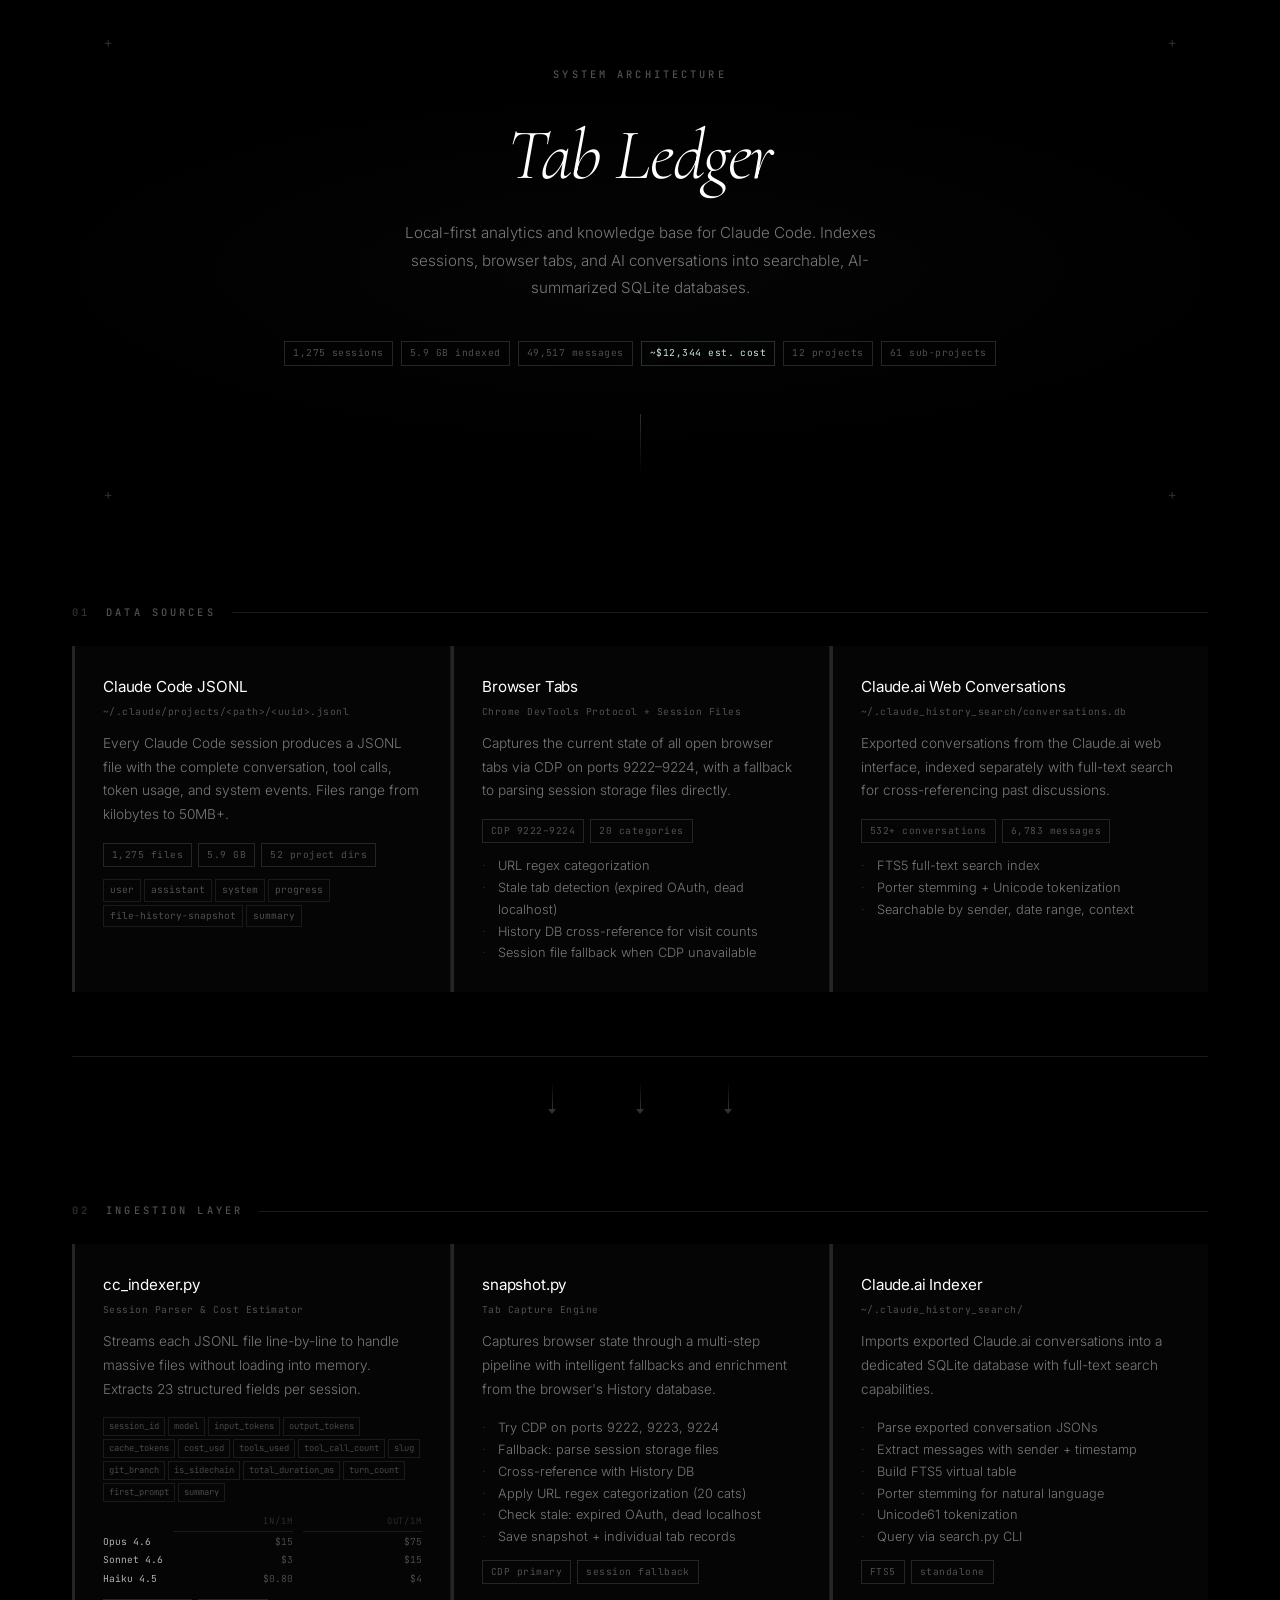
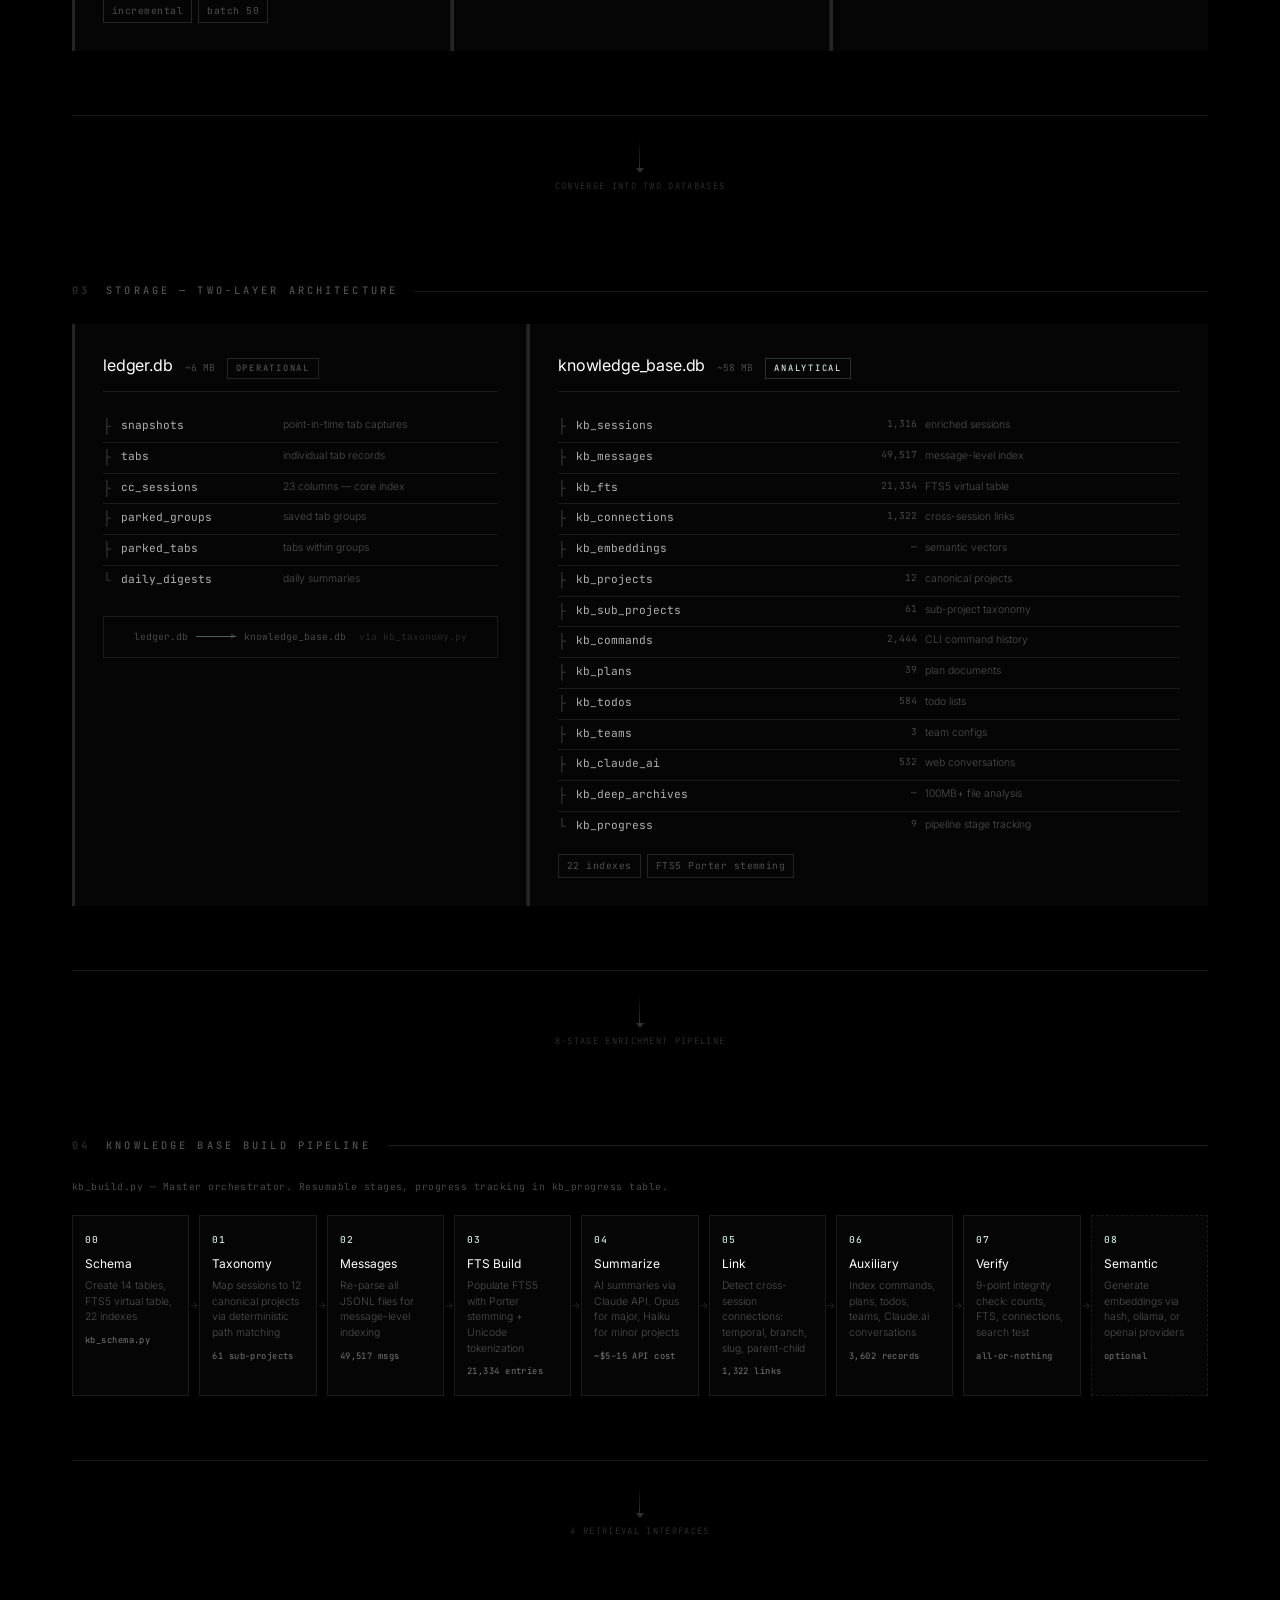
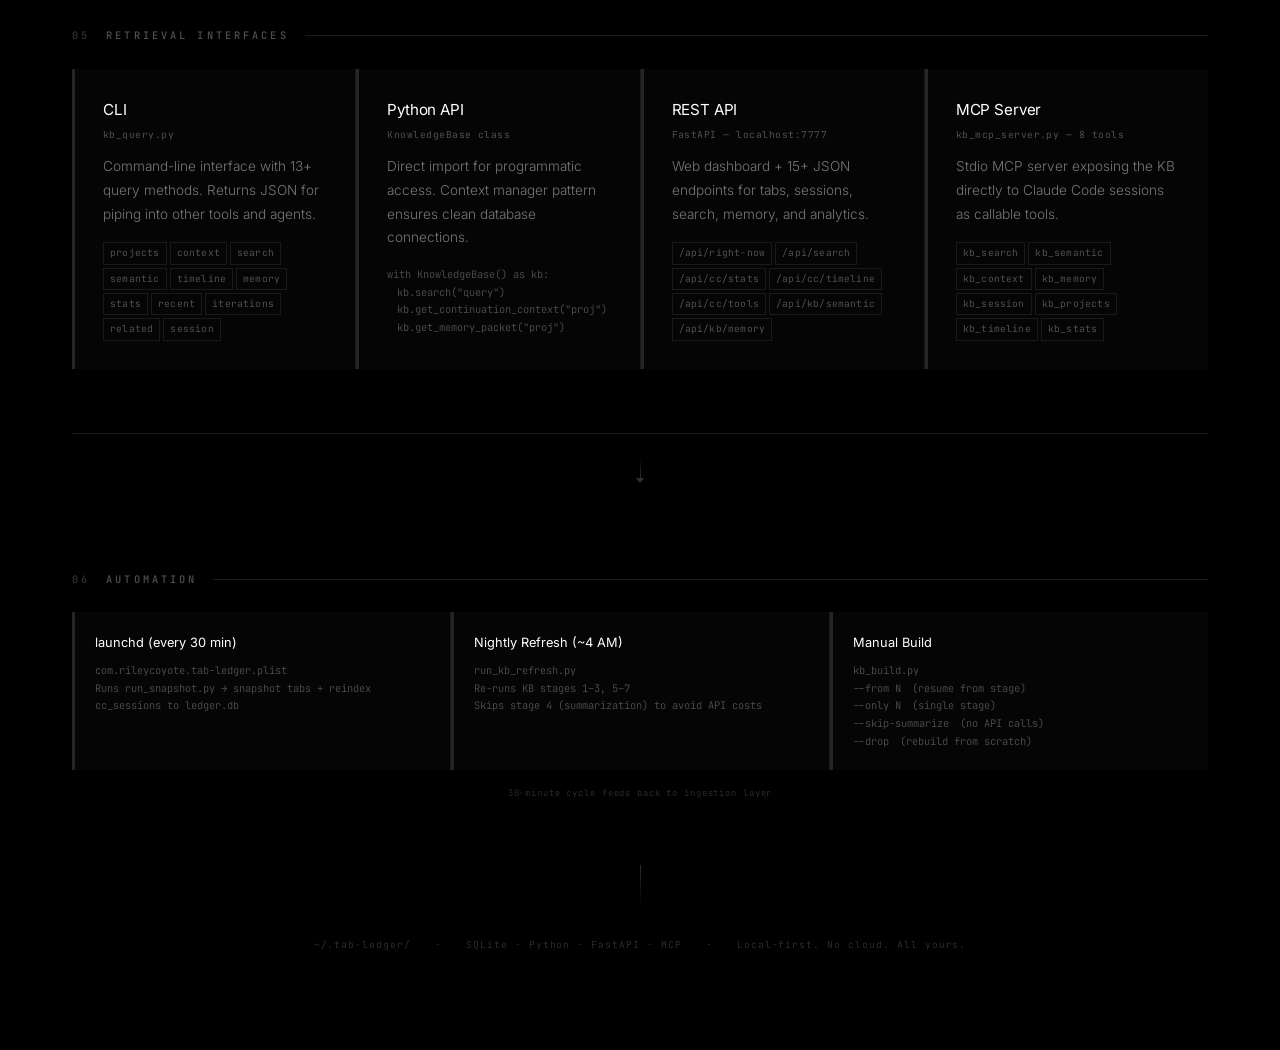
==== tab-ledger-infographic.html @ bed4dc46 "sync: comprehensive update — new modules, tests, infographic, and improvements Add kb_memory.py (con" ====
<!DOCTYPE html>
<html lang="en">
<head>
<meta charset="UTF-8">
<meta name="viewport" content="width=device-width, initial-scale=1.0">
<title>Tab Ledger — System Architecture</title>
<link rel="preconnect" href="https://fonts.googleapis.com">
<link rel="preconnect" href="https://fonts.gstatic.com" crossorigin>
<link href="https://fonts.googleapis.com/css2?family=Cormorant+Garamond:ital,wght@0,300;0,400;1,300;1,400&family=Inter:wght@300;400;500&family=JetBrains+Mono:wght@300;400;500&display=swap" rel="stylesheet">
<style>
/* ═══════════════════════════════════════════════════════
   DESIGN TOKENS — Riley Coyote Design Identity
   ═══════════════════════════════════════════════════════ */
:root {
  --bg-void: #000000;
  --bg-deep: #050505;
  --bg-surface: #0a0a0a;
  --bg-elevated: #111111;
  --bg-raised: #161616;

  --border-subtle: #1a1a1a;
  --border-medium: #252525;
  --border-strong: #333333;

  --text-primary: #ffffff;
  --text-secondary: #b0b0b0;
  --text-tertiary: #787878;
  --text-dim: #505050;
  --text-ghost: #303030;

  --accent-sage: #c8e6d9;
  --accent-sage-dim: rgba(200, 230, 217, 0.15);

  --font-sans: -apple-system, BlinkMacSystemFont, 'SF Pro Display', 'Inter', system-ui, sans-serif;
  --font-mono: 'JetBrains Mono', 'SF Mono', 'Cascadia Code', monospace;
  --font-serif: 'Cormorant Garamond', Georgia, serif;

  --ease-out-expo: cubic-bezier(0.16, 1, 0.3, 1);
}

/* ═══════════════════════════════════════════════════════
   RESET & BASE
   ═══════════════════════════════════════════════════════ */
*, *::before, *::after { box-sizing: border-box; margin: 0; padding: 0; }

body {
  font-family: var(--font-sans);
  font-weight: 300;
  background: var(--bg-void);
  color: var(--text-secondary);
  line-height: 1.7;
  -webkit-font-smoothing: antialiased;
  -moz-osx-font-smoothing: grayscale;
}

::selection {
  background: rgba(200, 230, 217, 0.2);
  color: var(--text-primary);
}

::-webkit-scrollbar { width: 4px; }
::-webkit-scrollbar-track { background: transparent; }
::-webkit-scrollbar-thumb { background: var(--border-medium); border-radius: 0; }

@media (prefers-reduced-motion: reduce) {
  *, *::before, *::after {
    animation-duration: 0.01ms !important;
    transition-duration: 0.01ms !important;
  }
}

/* ═══════════════════════════════════════════════════════
   LAYOUT
   ═══════════════════════════════════════════════════════ */
.infographic {
  max-width: 1200px;
  margin: 0 auto;
  padding: 0 2rem 6rem;
}

.section {
  padding: 4rem 0;
  border-bottom: 1px solid var(--border-subtle);
}

.section-label {
  font-family: var(--font-mono);
  font-size: 0.65rem;
  font-weight: 500;
  color: var(--text-dim);
  letter-spacing: 0.3em;
  text-transform: uppercase;
  margin-bottom: 1.5rem;
  display: flex;
  align-items: center;
  gap: 1rem;
}

.section-label::before {
  content: attr(data-num);
  color: var(--text-ghost);
}

.section-label::after {
  content: '';
  flex: 1;
  height: 1px;
  background: var(--border-subtle);
}

.section-grid {
  display: grid;
  gap: 1px;
  background: var(--border-subtle);
}

.three-col { grid-template-columns: repeat(3, 1fr); }
.four-col  { grid-template-columns: repeat(4, 1fr); }
.two-col   { grid-template-columns: 2fr 3fr; }

/* ═══════════════════════════════════════════════════════
   CARDS
   ═══════════════════════════════════════════════════════ */
.card {
  background: var(--bg-deep);
  padding: 1.75rem;
  position: relative;
  border-left: 3px solid var(--border-medium);
  transition: border-color 0.3s ease;
}

.card:hover {
  border-left-color: var(--border-strong);
}

.card-title {
  font-family: var(--font-sans);
  font-size: 0.95rem;
  font-weight: 400;
  color: var(--text-primary);
  letter-spacing: -0.01em;
  margin-bottom: 0.25rem;
}

.card-file {
  font-family: var(--font-mono);
  font-size: 0.6rem;
  font-weight: 400;
  color: var(--text-dim);
  letter-spacing: 0.05em;
  margin-bottom: 0.75rem;
}

.card-desc {
  font-size: 0.85rem;
  font-weight: 300;
  color: var(--text-tertiary);
  margin-bottom: 1rem;
  line-height: 1.75;
}

.card-detail {
  font-size: 0.8rem;
  font-weight: 300;
  color: var(--text-tertiary);
  line-height: 1.7;
}

.card-detail li {
  list-style: none;
  padding-left: 1rem;
  position: relative;
}

.card-detail li::before {
  content: '\00B7';
  position: absolute;
  left: 0;
  color: var(--text-ghost);
}

/* ═══════════════════════════════════════════════════════
   STAT BADGES
   ═══════════════════════════════════════════════════════ */
.stats-row {
  display: flex;
  flex-wrap: wrap;
  gap: 6px;
  margin-top: 0.75rem;
}

.stat-badge {
  font-family: var(--font-mono);
  font-size: 0.6rem;
  font-weight: 400;
  letter-spacing: 0.05em;
  padding: 3px 8px;
  border: 1px solid var(--border-medium);
  color: var(--text-dim);
  white-space: nowrap;
}

.stat-badge.sage {
  color: var(--accent-sage);
  border-color: rgba(200, 230, 217, 0.2);
}

/* ═══════════════════════════════════════════════════════
   HEADER
   ═══════════════════════════════════════════════════════ */
.hero {
  min-height: 60vh;
  display: flex;
  flex-direction: column;
  justify-content: center;
  align-items: center;
  padding: 4rem 2rem;
  position: relative;
  overflow: hidden;
}

.hero::before {
  content: '';
  position: absolute;
  inset: 0;
  background: radial-gradient(ellipse 80% 50% at 50% 50%, rgba(200, 230, 217, 0.02) 0%, transparent 70%);
  pointer-events: none;
}

.crosshair {
  position: absolute;
  font-family: var(--font-mono);
  font-size: 14px;
  color: var(--text-ghost);
  user-select: none;
  opacity: 0;
  animation: fadeIn 1s ease 1.5s forwards;
}

.crosshair--tl { top: 2rem; left: 2rem; }
.crosshair--tr { top: 2rem; right: 2rem; }
.crosshair--bl { bottom: 2rem; left: 2rem; }
.crosshair--br { bottom: 2rem; right: 2rem; }

.hero-label {
  font-family: var(--font-mono);
  font-size: 0.65rem;
  font-weight: 500;
  letter-spacing: 0.3em;
  text-transform: uppercase;
  color: var(--text-dim);
  margin-bottom: 2rem;
  opacity: 0;
  animation: fadeIn 0.8s ease 0.3s forwards;
}

.hero-name {
  font-family: var(--font-serif);
  font-size: clamp(2.5rem, 6vw, 4.5rem);
  font-weight: 300;
  font-style: italic;
  color: var(--text-primary);
  letter-spacing: -0.02em;
  line-height: 1.1;
  text-align: center;
  opacity: 0;
  animation: fadeInUp 1s var(--ease-out-expo) 0.6s forwards;
}

.hero-statement {
  max-width: 520px;
  text-align: center;
  font-size: 0.95rem;
  font-weight: 300;
  color: var(--text-tertiary);
  line-height: 1.8;
  margin-top: 1.5rem;
  opacity: 0;
  animation: fadeIn 1s ease 1s forwards;
}

.hero-stats {
  display: flex;
  justify-content: center;
  flex-wrap: wrap;
  gap: 8px;
  margin-top: 2.5rem;
  opacity: 0;
  animation: fadeIn 1s ease 1.3s forwards;
}

.hero-line {
  width: 1px;
  height: 60px;
  background: linear-gradient(to bottom, var(--text-ghost), transparent);
  margin-top: 3rem;
  opacity: 0;
  animation: fadeIn 1s ease 1.8s forwards;
}

/* ═══════════════════════════════════════════════════════
   FLOW CONNECTORS
   ═══════════════════════════════════════════════════════ */
.flow-connector {
  display: flex;
  flex-direction: column;
  align-items: center;
  padding: 1.5rem 0;
}

.flow-arrow {
  display: flex;
  flex-direction: column;
  align-items: center;
}

.flow-line {
  width: 1px;
  height: 28px;
  background: linear-gradient(to bottom, transparent, var(--text-ghost));
}

.flow-head {
  width: 0;
  height: 0;
  border-left: 4px solid transparent;
  border-right: 4px solid transparent;
  border-top: 5px solid var(--text-ghost);
}

.flow-label {
  font-family: var(--font-mono);
  font-size: 0.55rem;
  color: var(--text-ghost);
  letter-spacing: 0.15em;
  text-transform: uppercase;
  margin-top: 6px;
}

.flow-multi {
  display: flex;
  gap: 80px;
}

/* ═══════════════════════════════════════════════════════
   DATABASE SCHEMA
   ═══════════════════════════════════════════════════════ */
.db-header {
  display: flex;
  align-items: baseline;
  gap: 0.75rem;
  margin-bottom: 1.25rem;
  padding-bottom: 0.75rem;
  border-bottom: 1px solid var(--border-subtle);
}

.db-name {
  font-family: var(--font-sans);
  font-size: 1rem;
  font-weight: 400;
  color: var(--text-primary);
  letter-spacing: -0.01em;
}

.db-size {
  font-family: var(--font-mono);
  font-size: 0.6rem;
  color: var(--text-dim);
}

.db-layer {
  font-family: var(--font-mono);
  font-size: 0.55rem;
  font-weight: 500;
  letter-spacing: 0.2em;
  text-transform: uppercase;
  color: var(--text-dim);
  padding: 2px 8px;
  border: 1px solid var(--border-medium);
}

.db-layer.sage {
  color: var(--accent-sage);
  border-color: rgba(200, 230, 217, 0.2);
}

.schema-table {
  width: 100%;
  border-collapse: collapse;
}

.schema-table tr {
  border-bottom: 1px solid var(--border-subtle);
}

.schema-table tr:last-child { border-bottom: none; }

.schema-table td {
  padding: 4px 0;
  font-size: 0.75rem;
  font-weight: 300;
  vertical-align: top;
}

.schema-table .col-tree {
  color: var(--text-ghost);
  width: 18px;
  font-family: var(--font-mono);
  font-size: 0.8rem;
  padding-right: 4px;
}

.schema-table .col-name {
  color: var(--text-secondary);
  font-weight: 400;
  font-family: var(--font-mono);
  font-size: 0.7rem;
}

.schema-table .col-count {
  text-align: right;
  color: var(--text-dim);
  font-family: var(--font-mono);
  font-size: 0.6rem;
  white-space: nowrap;
}

.schema-table .col-note {
  color: var(--text-dim);
  font-size: 0.65rem;
  padding-left: 8px;
}

.db-transfer {
  display: flex;
  align-items: center;
  justify-content: center;
  gap: 8px;
  margin: 1.25rem 0 0;
  padding: 0.75rem;
  font-family: var(--font-mono);
  font-size: 0.6rem;
  color: var(--text-dim);
  border: 1px solid var(--border-subtle);
}

.db-transfer .arrow-h {
  display: inline-block;
  width: 40px;
  height: 1px;
  background: var(--accent-sage);
  position: relative;
  opacity: 0.4;
}

.db-transfer .arrow-h::after {
  content: '';
  position: absolute;
  right: 0;
  top: -3px;
  border-left: 5px solid var(--accent-sage);
  border-top: 3.5px solid transparent;
  border-bottom: 3.5px solid transparent;
  opacity: 0.4;
}

/* ═══════════════════════════════════════════════════════
   PIPELINE
   ═══════════════════════════════════════════════════════ */
.pipeline-note {
  font-family: var(--font-mono);
  font-size: 0.6rem;
  color: var(--text-dim);
  letter-spacing: 0.05em;
  margin-bottom: 1.25rem;
}

.pipeline-track {
  display: flex;
  gap: 0;
}

.pipeline-stage {
  flex: 1 1 0;
  min-width: 0;
  background: var(--bg-deep);
  border: 1px solid var(--border-subtle);
  padding: 1rem 0.75rem;
  transition: border-color 0.3s ease;
}

.pipeline-stage:hover {
  border-color: var(--border-medium);
}

.pipeline-stage.optional {
  border-style: dashed;
  opacity: 0.5;
}

.pipeline-connector {
  flex: 0 0 auto;
  width: 10px;
  display: flex;
  align-items: center;
  justify-content: center;
  color: var(--text-ghost);
  font-size: 10px;
}

.stage-num {
  font-family: var(--font-mono);
  font-size: 0.6rem;
  font-weight: 500;
  color: var(--accent-sage);
  margin-bottom: 0.5rem;
  letter-spacing: 0.1em;
}

.stage-name {
  font-family: var(--font-sans);
  font-size: 0.75rem;
  font-weight: 400;
  color: var(--text-primary);
  margin-bottom: 0.4rem;
  line-height: 1.3;
}

.stage-detail {
  font-size: 0.65rem;
  font-weight: 300;
  color: var(--text-dim);
  line-height: 1.5;
}

.stage-stat {
  margin-top: 0.5rem;
  font-family: var(--font-mono);
  font-size: 0.55rem;
  font-weight: 400;
  color: var(--text-tertiary);
  letter-spacing: 0.05em;
}

/* ═══════════════════════════════════════════════════════
   PRICING TABLE
   ═══════════════════════════════════════════════════════ */
.pricing-grid {
  display: grid;
  grid-template-columns: auto 1fr 1fr;
  gap: 2px 10px;
  margin-top: 0.5rem;
  font-family: var(--font-mono);
  font-size: 0.6rem;
}

.pricing-grid .model-name {
  color: var(--text-secondary);
  font-weight: 400;
}

.pricing-grid .price {
  color: var(--text-dim);
  text-align: right;
}

.pricing-grid .price-header {
  color: var(--text-ghost);
  text-align: right;
  font-size: 0.55rem;
  letter-spacing: 0.1em;
  text-transform: uppercase;
  padding-bottom: 2px;
  border-bottom: 1px solid var(--border-subtle);
}

/* ═══════════════════════════════════════════════════════
   TAGS / PILLS
   ═══════════════════════════════════════════════════════ */
.methods-list {
  display: flex;
  flex-wrap: wrap;
  gap: 3px;
  margin-top: 0.75rem;
}

.method-tag {
  font-family: var(--font-mono);
  font-size: 0.6rem;
  font-weight: 400;
  padding: 2px 6px;
  color: var(--text-dim);
  border: 1px solid var(--border-subtle);
  white-space: nowrap;
  letter-spacing: 0.02em;
}

.record-types {
  display: flex;
  flex-wrap: wrap;
  gap: 3px;
  margin-top: 0.75rem;
}

.record-type {
  font-family: var(--font-mono);
  font-size: 0.6rem;
  font-weight: 400;
  padding: 2px 6px;
  color: var(--text-dim);
  border: 1px solid var(--border-subtle);
}

.field-tags {
  display: flex;
  flex-wrap: wrap;
  gap: 3px;
  margin-top: 0.5rem;
}

.field-tag {
  font-family: var(--font-mono);
  font-size: 0.55rem;
  font-weight: 300;
  padding: 1px 5px;
  color: var(--text-dim);
  border: 1px solid var(--border-subtle);
}

/* ═══════════════════════════════════════════════════════
   AUTOMATION STRIP
   ═══════════════════════════════════════════════════════ */
.auto-strip {
  display: grid;
  grid-template-columns: repeat(3, 1fr);
  gap: 1px;
  background: var(--border-subtle);
}

.auto-item {
  background: var(--bg-deep);
  padding: 1.25rem;
  border-left: 3px solid var(--border-medium);
}

.auto-label {
  font-family: var(--font-sans);
  font-size: 0.8rem;
  font-weight: 400;
  color: var(--text-primary);
  margin-bottom: 0.5rem;
}

.auto-detail {
  font-family: var(--font-mono);
  font-size: 0.65rem;
  font-weight: 300;
  color: var(--text-dim);
  line-height: 1.7;
}

.auto-loop {
  display: flex;
  align-items: center;
  justify-content: center;
  gap: 0.5rem;
  margin-top: 1rem;
  font-family: var(--font-mono);
  font-size: 0.55rem;
  color: var(--text-ghost);
  letter-spacing: 0.1em;
}

/* ═══════════════════════════════════════════════════════
   CODE BLOCK (Python API card)
   ═══════════════════════════════════════════════════════ */
.code-block {
  font-family: var(--font-mono);
  font-size: 0.65rem;
  font-weight: 300;
  color: var(--text-dim);
  line-height: 1.7;
  margin-top: 0.75rem;
}

/* ═══════════════════════════════════════════════════════
   FOOTER
   ═══════════════════════════════════════════════════════ */
.footer-line {
  width: 1px;
  height: 40px;
  background: linear-gradient(to bottom, var(--text-ghost), transparent);
  margin: 0 auto 2rem;
}

.footer {
  text-align: center;
  font-family: var(--font-mono);
  font-size: 0.6rem;
  color: var(--text-ghost);
  letter-spacing: 0.1em;
  display: flex;
  justify-content: center;
  gap: 1.5rem;
}

/* ═══════════════════════════════════════════════════════
   ANIMATIONS
   ═══════════════════════════════════════════════════════ */
@keyframes fadeIn {
  from { opacity: 0; }
  to { opacity: 1; }
}

@keyframes fadeInUp {
  from { opacity: 0; transform: translateY(16px); }
  to { opacity: 1; transform: translateY(0); }
}

@keyframes breathe {
  0%, 100% { opacity: 0.4; transform: scale(1); }
  50% { opacity: 1; transform: scale(1.1); }
}

/* Scroll reveal */
.reveal {
  opacity: 0;
  transform: translateY(12px);
  transition: opacity 0.6s ease, transform 0.6s var(--ease-out-expo);
}

.reveal.visible {
  opacity: 1;
  transform: translateY(0);
}

/* ═══════════════════════════════════════════════════════
   RESPONSIVE
   ═══════════════════════════════════════════════════════ */
@media (max-width: 1100px) {
  .four-col { grid-template-columns: repeat(2, 1fr); }
  .pipeline-track { flex-wrap: wrap; gap: 1px; }
  .pipeline-connector { display: none; }
  .pipeline-stage { flex: 0 0 calc(25% - 1px); }
}

@media (max-width: 900px) {
  .three-col { grid-template-columns: repeat(2, 1fr); }
  .two-col { grid-template-columns: 1fr; }
  .auto-strip { grid-template-columns: 1fr; }
  .pipeline-stage { flex: 0 0 calc(50% - 1px); }
}

@media (max-width: 600px) {
  .infographic { padding: 0 1rem 4rem; }
  .three-col, .four-col, .two-col { grid-template-columns: 1fr; }
  .flow-multi { gap: 40px; }
  .hero-name { font-size: 2.5rem; }
  .pipeline-stage { flex: 0 0 100%; }
  .hero { min-height: 80vh; }
}
</style>
</head>
<body>
<div class="infographic">

  <!-- ═══════════════════════════════════════════════════
       HERO
       ═══════════════════════════════════════════════════ -->
  <div class="hero">
    <span class="crosshair crosshair--tl">+</span>
    <span class="crosshair crosshair--tr">+</span>
    <span class="crosshair crosshair--bl">+</span>
    <span class="crosshair crosshair--br">+</span>

    <div class="hero-label">System Architecture</div>
    <h1 class="hero-name">Tab Ledger</h1>
    <p class="hero-statement">Local-first analytics and knowledge base for Claude Code. Indexes sessions, browser tabs, and AI conversations into searchable, AI-summarized SQLite databases.</p>
    <div class="hero-stats">
      <span class="stat-badge">1,275 sessions</span>
      <span class="stat-badge">5.9 GB indexed</span>
      <span class="stat-badge">49,517 messages</span>
      <span class="stat-badge sage">~$12,344 est. cost</span>
      <span class="stat-badge">12 projects</span>
      <span class="stat-badge">61 sub-projects</span>
    </div>
    <div class="hero-line"></div>
  </div>

  <!-- ═══════════════════════════════════════════════════
       SECTION 1: DATA SOURCES
       ═══════════════════════════════════════════════════ -->
  <section class="section">
    <div class="section-label" data-num="01">Data Sources</div>
    <div class="section-grid three-col">

      <div class="card reveal">
        <div class="card-title">Claude Code JSONL</div>
        <div class="card-file">~/.claude/projects/&lt;path&gt;/&lt;uuid&gt;.jsonl</div>
        <div class="card-desc">Every Claude Code session produces a JSONL file with the complete conversation, tool calls, token usage, and system events. Files range from kilobytes to 50MB+.</div>
        <div class="stats-row">
          <span class="stat-badge">1,275 files</span>
          <span class="stat-badge">5.9 GB</span>
          <span class="stat-badge">52 project dirs</span>
        </div>
        <div class="record-types">
          <span class="record-type">user</span>
          <span class="record-type">assistant</span>
          <span class="record-type">system</span>
          <span class="record-type">progress</span>
          <span class="record-type">file-history-snapshot</span>
          <span class="record-type">summary</span>
        </div>
      </div>

      <div class="card reveal">
        <div class="card-title">Browser Tabs</div>
        <div class="card-file">Chrome DevTools Protocol + Session Files</div>
        <div class="card-desc">Captures the current state of all open browser tabs via CDP on ports 9222&ndash;9224, with a fallback to parsing session storage files directly.</div>
        <div class="stats-row">
          <span class="stat-badge">CDP 9222&ndash;9224</span>
          <span class="stat-badge">20 categories</span>
        </div>
        <ul class="card-detail" style="margin-top: 0.75rem;">
          <li>URL regex categorization</li>
          <li>Stale tab detection (expired OAuth, dead localhost)</li>
          <li>History DB cross-reference for visit counts</li>
          <li>Session file fallback when CDP unavailable</li>
        </ul>
      </div>

      <div class="card reveal">
        <div class="card-title">Claude.ai Web Conversations</div>
        <div class="card-file">~/.claude_history_search/conversations.db</div>
        <div class="card-desc">Exported conversations from the Claude.ai web interface, indexed separately with full-text search for cross-referencing past discussions.</div>
        <div class="stats-row">
          <span class="stat-badge">532+ conversations</span>
          <span class="stat-badge">6,783 messages</span>
        </div>
        <ul class="card-detail" style="margin-top: 0.75rem;">
          <li>FTS5 full-text search index</li>
          <li>Porter stemming + Unicode tokenization</li>
          <li>Searchable by sender, date range, context</li>
        </ul>
      </div>
    </div>
  </section>

  <!-- FLOW -->
  <div class="flow-connector">
    <div class="flow-multi">
      <div class="flow-arrow"><div class="flow-line"></div><div class="flow-head"></div></div>
      <div class="flow-arrow"><div class="flow-line"></div><div class="flow-head"></div></div>
      <div class="flow-arrow"><div class="flow-line"></div><div class="flow-head"></div></div>
    </div>
  </div>

  <!-- ═══════════════════════════════════════════════════
       SECTION 2: INGESTION
       ═══════════════════════════════════════════════════ -->
  <section class="section">
    <div class="section-label" data-num="02">Ingestion Layer</div>
    <div class="section-grid three-col">

      <div class="card reveal">
        <div class="card-title">cc_indexer.py</div>
        <div class="card-file">Session Parser &amp; Cost Estimator</div>
        <div class="card-desc">Streams each JSONL file line-by-line to handle massive files without loading into memory. Extracts 23 structured fields per session.</div>
        <div class="field-tags">
          <span class="field-tag">session_id</span>
          <span class="field-tag">model</span>
          <span class="field-tag">input_tokens</span>
          <span class="field-tag">output_tokens</span>
          <span class="field-tag">cache_tokens</span>
          <span class="field-tag">cost_usd</span>
          <span class="field-tag">tools_used</span>
          <span class="field-tag">tool_call_count</span>
          <span class="field-tag">slug</span>
          <span class="field-tag">git_branch</span>
          <span class="field-tag">is_sidechain</span>
          <span class="field-tag">total_duration_ms</span>
          <span class="field-tag">turn_count</span>
          <span class="field-tag">first_prompt</span>
          <span class="field-tag">summary</span>
        </div>
        <div class="pricing-grid" style="margin-top: 0.75rem;">
          <span></span><span class="price-header">in/1M</span><span class="price-header">out/1M</span>
          <span class="model-name">Opus 4.6</span><span class="price">$15</span><span class="price">$75</span>
          <span class="model-name">Sonnet 4.6</span><span class="price">$3</span><span class="price">$15</span>
          <span class="model-name">Haiku 4.5</span><span class="price">$0.80</span><span class="price">$4</span>
        </div>
        <div class="stats-row" style="margin-top: 0.75rem;">
          <span class="stat-badge">incremental</span>
          <span class="stat-badge">batch 50</span>
        </div>
      </div>

      <div class="card reveal">
        <div class="card-title">snapshot.py</div>
        <div class="card-file">Tab Capture Engine</div>
        <div class="card-desc">Captures browser state through a multi-step pipeline with intelligent fallbacks and enrichment from the browser's History database.</div>
        <ul class="card-detail">
          <li>Try CDP on ports 9222, 9223, 9224</li>
          <li>Fallback: parse session storage files</li>
          <li>Cross-reference with History DB</li>
          <li>Apply URL regex categorization (20 cats)</li>
          <li>Check stale: expired OAuth, dead localhost</li>
          <li>Save snapshot + individual tab records</li>
        </ul>
        <div class="stats-row" style="margin-top: 0.75rem;">
          <span class="stat-badge">CDP primary</span>
          <span class="stat-badge">session fallback</span>
        </div>
      </div>

      <div class="card reveal">
        <div class="card-title">Claude.ai Indexer</div>
        <div class="card-file">~/.claude_history_search/</div>
        <div class="card-desc">Imports exported Claude.ai conversations into a dedicated SQLite database with full-text search capabilities.</div>
        <ul class="card-detail">
          <li>Parse exported conversation JSONs</li>
          <li>Extract messages with sender + timestamp</li>
          <li>Build FTS5 virtual table</li>
          <li>Porter stemming for natural language</li>
          <li>Unicode61 tokenization</li>
          <li>Query via search.py CLI</li>
        </ul>
        <div class="stats-row" style="margin-top: 0.75rem;">
          <span class="stat-badge">FTS5</span>
          <span class="stat-badge">standalone</span>
        </div>
      </div>
    </div>
  </section>

  <!-- FLOW -->
  <div class="flow-connector">
    <div class="flow-arrow">
      <div class="flow-line"></div>
      <div class="flow-head"></div>
      <div class="flow-label">converge into two databases</div>
    </div>
  </div>

  <!-- ═══════════════════════════════════════════════════
       SECTION 3: STORAGE
       ═══════════════════════════════════════════════════ -->
  <section class="section">
    <div class="section-label" data-num="03">Storage &mdash; Two-Layer Architecture</div>
    <div class="section-grid two-col">

      <div class="card reveal">
        <div class="db-header">
          <span class="db-name">ledger.db</span>
          <span class="db-size">~6 MB</span>
          <span class="db-layer">operational</span>
        </div>
        <table class="schema-table">
          <tr><td class="col-tree">&boxvr;</td><td class="col-name">snapshots</td><td class="col-note">point-in-time tab captures</td></tr>
          <tr><td class="col-tree">&boxvr;</td><td class="col-name">tabs</td><td class="col-note">individual tab records</td></tr>
          <tr><td class="col-tree">&boxvr;</td><td class="col-name">cc_sessions</td><td class="col-note">23 columns &mdash; core index</td></tr>
          <tr><td class="col-tree">&boxvr;</td><td class="col-name">parked_groups</td><td class="col-note">saved tab groups</td></tr>
          <tr><td class="col-tree">&boxvr;</td><td class="col-name">parked_tabs</td><td class="col-note">tabs within groups</td></tr>
          <tr><td class="col-tree">&boxur;</td><td class="col-name">daily_digests</td><td class="col-note">daily summaries</td></tr>
        </table>
        <div class="db-transfer">
          <span>ledger.db</span>
          <span class="arrow-h"></span>
          <span>knowledge_base.db</span>
          <span style="opacity: 0.5;">&ensp;via kb_taxonomy.py</span>
        </div>
      </div>

      <div class="card reveal">
        <div class="db-header">
          <span class="db-name">knowledge_base.db</span>
          <span class="db-size">~58 MB</span>
          <span class="db-layer sage">analytical</span>
        </div>
        <table class="schema-table">
          <tr><td class="col-tree">&boxvr;</td><td class="col-name">kb_sessions</td><td class="col-count">1,316</td><td class="col-note">enriched sessions</td></tr>
          <tr><td class="col-tree">&boxvr;</td><td class="col-name">kb_messages</td><td class="col-count">49,517</td><td class="col-note">message-level index</td></tr>
          <tr><td class="col-tree">&boxvr;</td><td class="col-name">kb_fts</td><td class="col-count">21,334</td><td class="col-note">FTS5 virtual table</td></tr>
          <tr><td class="col-tree">&boxvr;</td><td class="col-name">kb_connections</td><td class="col-count">1,322</td><td class="col-note">cross-session links</td></tr>
          <tr><td class="col-tree">&boxvr;</td><td class="col-name">kb_embeddings</td><td class="col-count">&mdash;</td><td class="col-note">semantic vectors</td></tr>
          <tr><td class="col-tree">&boxvr;</td><td class="col-name">kb_projects</td><td class="col-count">12</td><td class="col-note">canonical projects</td></tr>
          <tr><td class="col-tree">&boxvr;</td><td class="col-name">kb_sub_projects</td><td class="col-count">61</td><td class="col-note">sub-project taxonomy</td></tr>
          <tr><td class="col-tree">&boxvr;</td><td class="col-name">kb_commands</td><td class="col-count">2,444</td><td class="col-note">CLI command history</td></tr>
          <tr><td class="col-tree">&boxvr;</td><td class="col-name">kb_plans</td><td class="col-count">39</td><td class="col-note">plan documents</td></tr>
          <tr><td class="col-tree">&boxvr;</td><td class="col-name">kb_todos</td><td class="col-count">584</td><td class="col-note">todo lists</td></tr>
          <tr><td class="col-tree">&boxvr;</td><td class="col-name">kb_teams</td><td class="col-count">3</td><td class="col-note">team configs</td></tr>
          <tr><td class="col-tree">&boxvr;</td><td class="col-name">kb_claude_ai</td><td class="col-count">532</td><td class="col-note">web conversations</td></tr>
          <tr><td class="col-tree">&boxvr;</td><td class="col-name">kb_deep_archives</td><td class="col-count">&mdash;</td><td class="col-note">100MB+ file analysis</td></tr>
          <tr><td class="col-tree">&boxur;</td><td class="col-name">kb_progress</td><td class="col-count">9</td><td class="col-note">pipeline stage tracking</td></tr>
        </table>
        <div class="stats-row" style="margin-top: 0.75rem;">
          <span class="stat-badge">22 indexes</span>
          <span class="stat-badge">FTS5 Porter stemming</span>
        </div>
      </div>
    </div>
  </section>

  <!-- FLOW -->
  <div class="flow-connector">
    <div class="flow-arrow">
      <div class="flow-line"></div>
      <div class="flow-head"></div>
      <div class="flow-label">8-stage enrichment pipeline</div>
    </div>
  </div>

  <!-- ═══════════════════════════════════════════════════
       SECTION 4: KB BUILD PIPELINE
       ═══════════════════════════════════════════════════ -->
  <section class="section">
    <div class="section-label" data-num="04">Knowledge Base Build Pipeline</div>
    <div class="pipeline-note">kb_build.py &mdash; Master orchestrator. Resumable stages, progress tracking in kb_progress table.</div>
    <div class="pipeline-track">

      <div class="pipeline-stage reveal">
        <div class="stage-num">00</div>
        <div class="stage-name">Schema</div>
        <div class="stage-detail">Create 14 tables, FTS5 virtual table, 22 indexes</div>
        <div class="stage-stat">kb_schema.py</div>
      </div>
      <div class="pipeline-connector">&rarr;</div>

      <div class="pipeline-stage reveal">
        <div class="stage-num">01</div>
        <div class="stage-name">Taxonomy</div>
        <div class="stage-detail">Map sessions to 12 canonical projects via deterministic path matching</div>
        <div class="stage-stat">61 sub-projects</div>
      </div>
      <div class="pipeline-connector">&rarr;</div>

      <div class="pipeline-stage reveal">
        <div class="stage-num">02</div>
        <div class="stage-name">Messages</div>
        <div class="stage-detail">Re-parse all JSONL files for message-level indexing</div>
        <div class="stage-stat">49,517 msgs</div>
      </div>
      <div class="pipeline-connector">&rarr;</div>

      <div class="pipeline-stage reveal">
        <div class="stage-num">03</div>
        <div class="stage-name">FTS Build</div>
        <div class="stage-detail">Populate FTS5 with Porter stemming + Unicode tokenization</div>
        <div class="stage-stat">21,334 entries</div>
      </div>
      <div class="pipeline-connector">&rarr;</div>

      <div class="pipeline-stage reveal">
        <div class="stage-num">04</div>
        <div class="stage-name">Summarize</div>
        <div class="stage-detail">AI summaries via Claude API. Opus for major, Haiku for minor projects</div>
        <div class="stage-stat">~$5&ndash;15 API cost</div>
      </div>
      <div class="pipeline-connector">&rarr;</div>

      <div class="pipeline-stage reveal">
        <div class="stage-num">05</div>
        <div class="stage-name">Link</div>
        <div class="stage-detail">Detect cross-session connections: temporal, branch, slug, parent-child</div>
        <div class="stage-stat">1,322 links</div>
      </div>
      <div class="pipeline-connector">&rarr;</div>

      <div class="pipeline-stage reveal">
        <div class="stage-num">06</div>
        <div class="stage-name">Auxiliary</div>
        <div class="stage-detail">Index commands, plans, todos, teams, Claude.ai conversations</div>
        <div class="stage-stat">3,602 records</div>
      </div>
      <div class="pipeline-connector">&rarr;</div>

      <div class="pipeline-stage reveal">
        <div class="stage-num">07</div>
        <div class="stage-name">Verify</div>
        <div class="stage-detail">9-point integrity check: counts, FTS, connections, search test</div>
        <div class="stage-stat">all-or-nothing</div>
      </div>
      <div class="pipeline-connector">&rarr;</div>

      <div class="pipeline-stage optional reveal">
        <div class="stage-num">08</div>
        <div class="stage-name">Semantic</div>
        <div class="stage-detail">Generate embeddings via hash, ollama, or openai providers</div>
        <div class="stage-stat">optional</div>
      </div>

    </div>
  </section>

  <!-- FLOW -->
  <div class="flow-connector">
    <div class="flow-arrow">
      <div class="flow-line"></div>
      <div class="flow-head"></div>
      <div class="flow-label">4 retrieval interfaces</div>
    </div>
  </div>

  <!-- ═══════════════════════════════════════════════════
       SECTION 5: RETRIEVAL
       ═══════════════════════════════════════════════════ -->
  <section class="section">
    <div class="section-label" data-num="05">Retrieval Interfaces</div>
    <div class="section-grid four-col">

      <div class="card reveal">
        <div class="card-title">CLI</div>
        <div class="card-file">kb_query.py</div>
        <div class="card-desc">Command-line interface with 13+ query methods. Returns JSON for piping into other tools and agents.</div>
        <div class="methods-list">
          <span class="method-tag">projects</span>
          <span class="method-tag">context</span>
          <span class="method-tag">search</span>
          <span class="method-tag">semantic</span>
          <span class="method-tag">timeline</span>
          <span class="method-tag">memory</span>
          <span class="method-tag">stats</span>
          <span class="method-tag">recent</span>
          <span class="method-tag">iterations</span>
          <span class="method-tag">related</span>
          <span class="method-tag">session</span>
        </div>
      </div>

      <div class="card reveal">
        <div class="card-title">Python API</div>
        <div class="card-file">KnowledgeBase class</div>
        <div class="card-desc">Direct import for programmatic access. Context manager pattern ensures clean database connections.</div>
        <div class="code-block">
          with KnowledgeBase() as kb:<br>
          &ensp;&ensp;kb.search("query")<br>
          &ensp;&ensp;kb.get_continuation_context("proj")<br>
          &ensp;&ensp;kb.get_memory_packet("proj")
        </div>
      </div>

      <div class="card reveal">
        <div class="card-title">REST API</div>
        <div class="card-file">FastAPI &mdash; localhost:7777</div>
        <div class="card-desc">Web dashboard + 15+ JSON endpoints for tabs, sessions, search, memory, and analytics.</div>
        <div class="methods-list">
          <span class="method-tag">/api/right-now</span>
          <span class="method-tag">/api/search</span>
          <span class="method-tag">/api/cc/stats</span>
          <span class="method-tag">/api/cc/timeline</span>
          <span class="method-tag">/api/cc/tools</span>
          <span class="method-tag">/api/kb/semantic</span>
          <span class="method-tag">/api/kb/memory</span>
        </div>
      </div>

      <div class="card reveal">
        <div class="card-title">MCP Server</div>
        <div class="card-file">kb_mcp_server.py &mdash; 8 tools</div>
        <div class="card-desc">Stdio MCP server exposing the KB directly to Claude Code sessions as callable tools.</div>
        <div class="methods-list">
          <span class="method-tag">kb_search</span>
          <span class="method-tag">kb_semantic</span>
          <span class="method-tag">kb_context</span>
          <span class="method-tag">kb_memory</span>
          <span class="method-tag">kb_session</span>
          <span class="method-tag">kb_projects</span>
          <span class="method-tag">kb_timeline</span>
          <span class="method-tag">kb_stats</span>
        </div>
      </div>
    </div>
  </section>

  <!-- FLOW -->
  <div class="flow-connector">
    <div class="flow-arrow">
      <div class="flow-line" style="height: 20px;"></div>
      <div class="flow-head"></div>
    </div>
  </div>

  <!-- ═══════════════════════════════════════════════════
       SECTION 6: AUTOMATION
       ═══════════════════════════════════════════════════ -->
  <section class="section" style="border-bottom: none;">
    <div class="section-label" data-num="06">Automation</div>
    <div class="auto-strip">
      <div class="auto-item reveal">
        <div class="auto-label">launchd (every 30 min)</div>
        <div class="auto-detail">
          com.rileycoyote.tab-ledger.plist<br>
          Runs run_snapshot.py &rarr; snapshot tabs + reindex cc_sessions to ledger.db
        </div>
      </div>
      <div class="auto-item reveal">
        <div class="auto-label">Nightly Refresh (~4 AM)</div>
        <div class="auto-detail">
          run_kb_refresh.py<br>
          Re-runs KB stages 1&ndash;3, 5&ndash;7<br>
          Skips stage 4 (summarization) to avoid API costs
        </div>
      </div>
      <div class="auto-item reveal">
        <div class="auto-label">Manual Build</div>
        <div class="auto-detail">
          kb_build.py<br>
          --from N &ensp;(resume from stage)<br>
          --only N &ensp;(single stage)<br>
          --skip-summarize &ensp;(no API calls)<br>
          --drop &ensp;(rebuild from scratch)
        </div>
      </div>
    </div>
    <div class="auto-loop">30-minute cycle feeds back to ingestion layer</div>
  </section>

  <!-- ═══════════════════════════════════════════════════
       FOOTER
       ═══════════════════════════════════════════════════ -->
  <div class="footer-line"></div>
  <footer class="footer">
    <span>~/.tab-ledger/</span>
    <span>&middot;</span>
    <span>SQLite &middot; Python &middot; FastAPI &middot; MCP</span>
    <span>&middot;</span>
    <span>Local-first. No cloud. All yours.</span>
  </footer>

</div>

<script>
// Scroll reveal
const observer = new IntersectionObserver((entries) => {
  entries.forEach(entry => {
    if (entry.isIntersecting) {
      entry.target.classList.add('visible');
    }
  });
}, { threshold: 0.1, rootMargin: '0px 0px -40px 0px' });

document.querySelectorAll('.reveal').forEach(el => observer.observe(el));
</script>
</body>
</html>
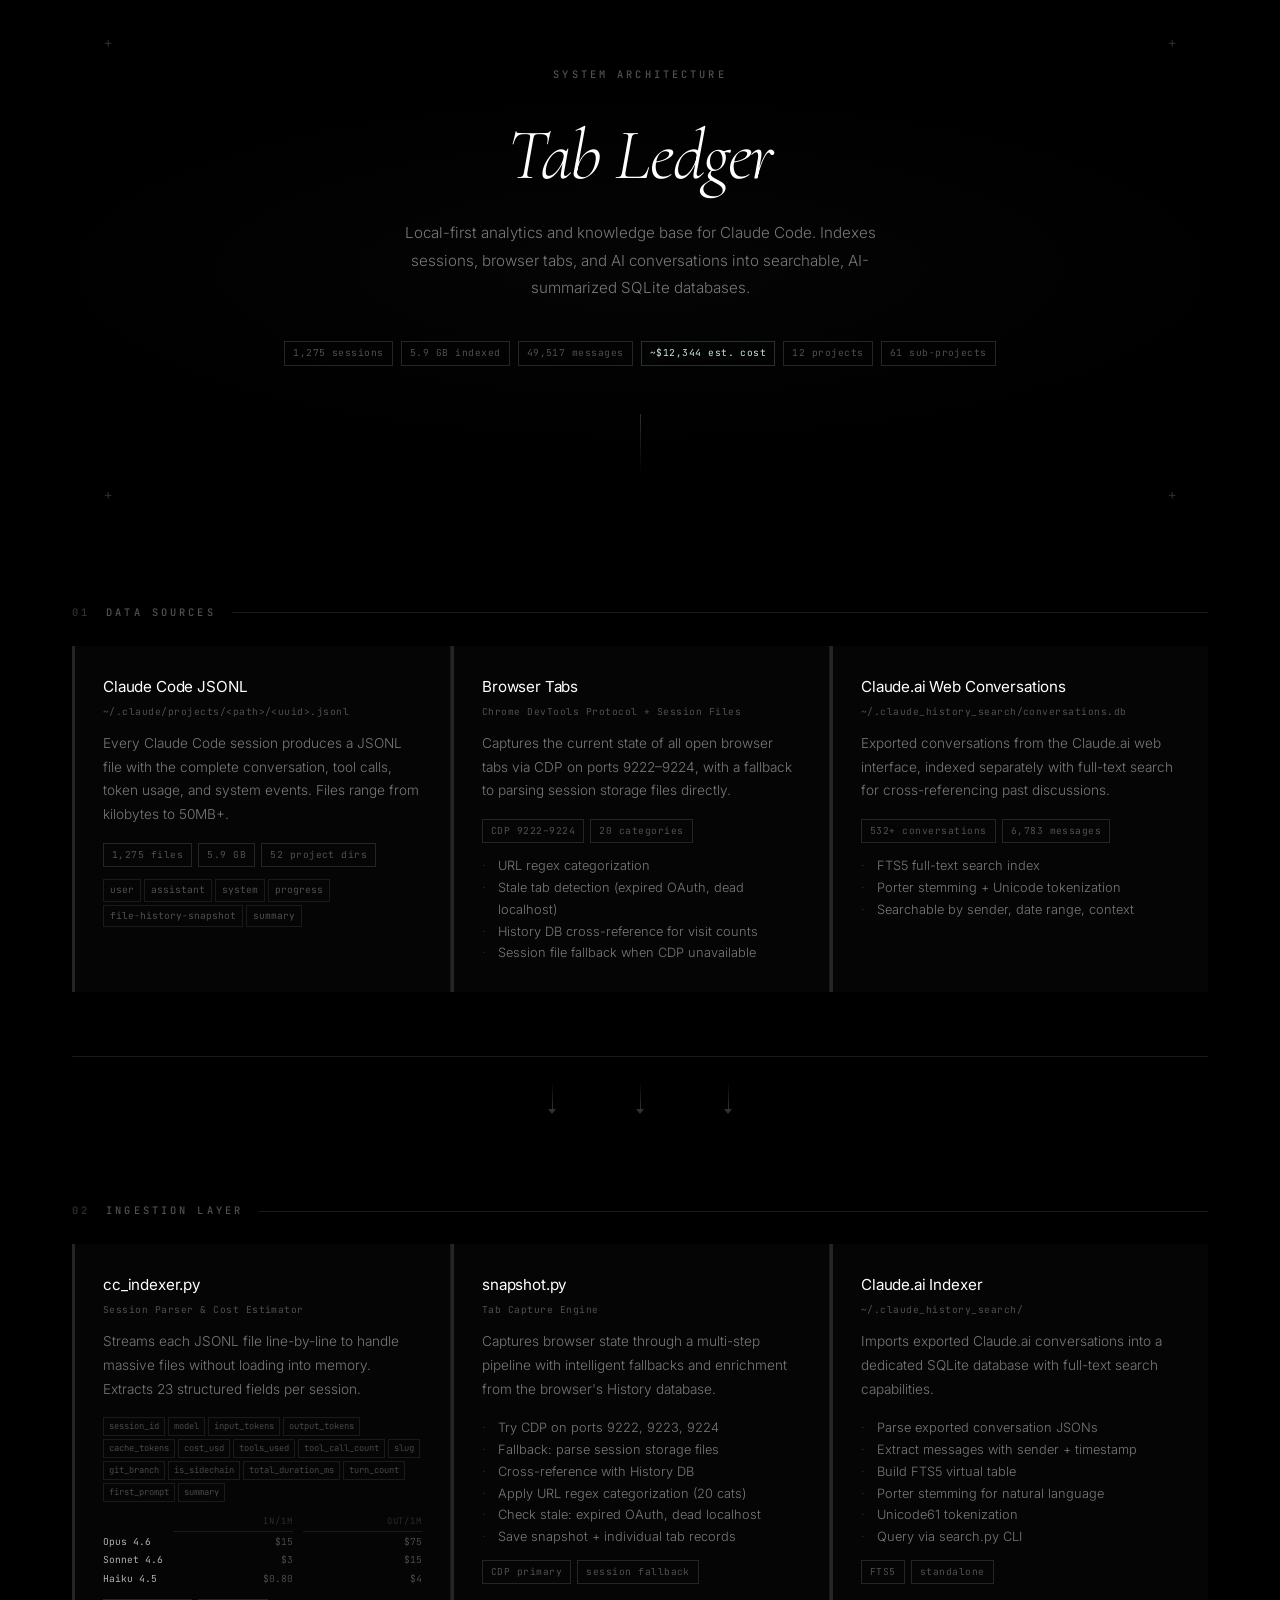
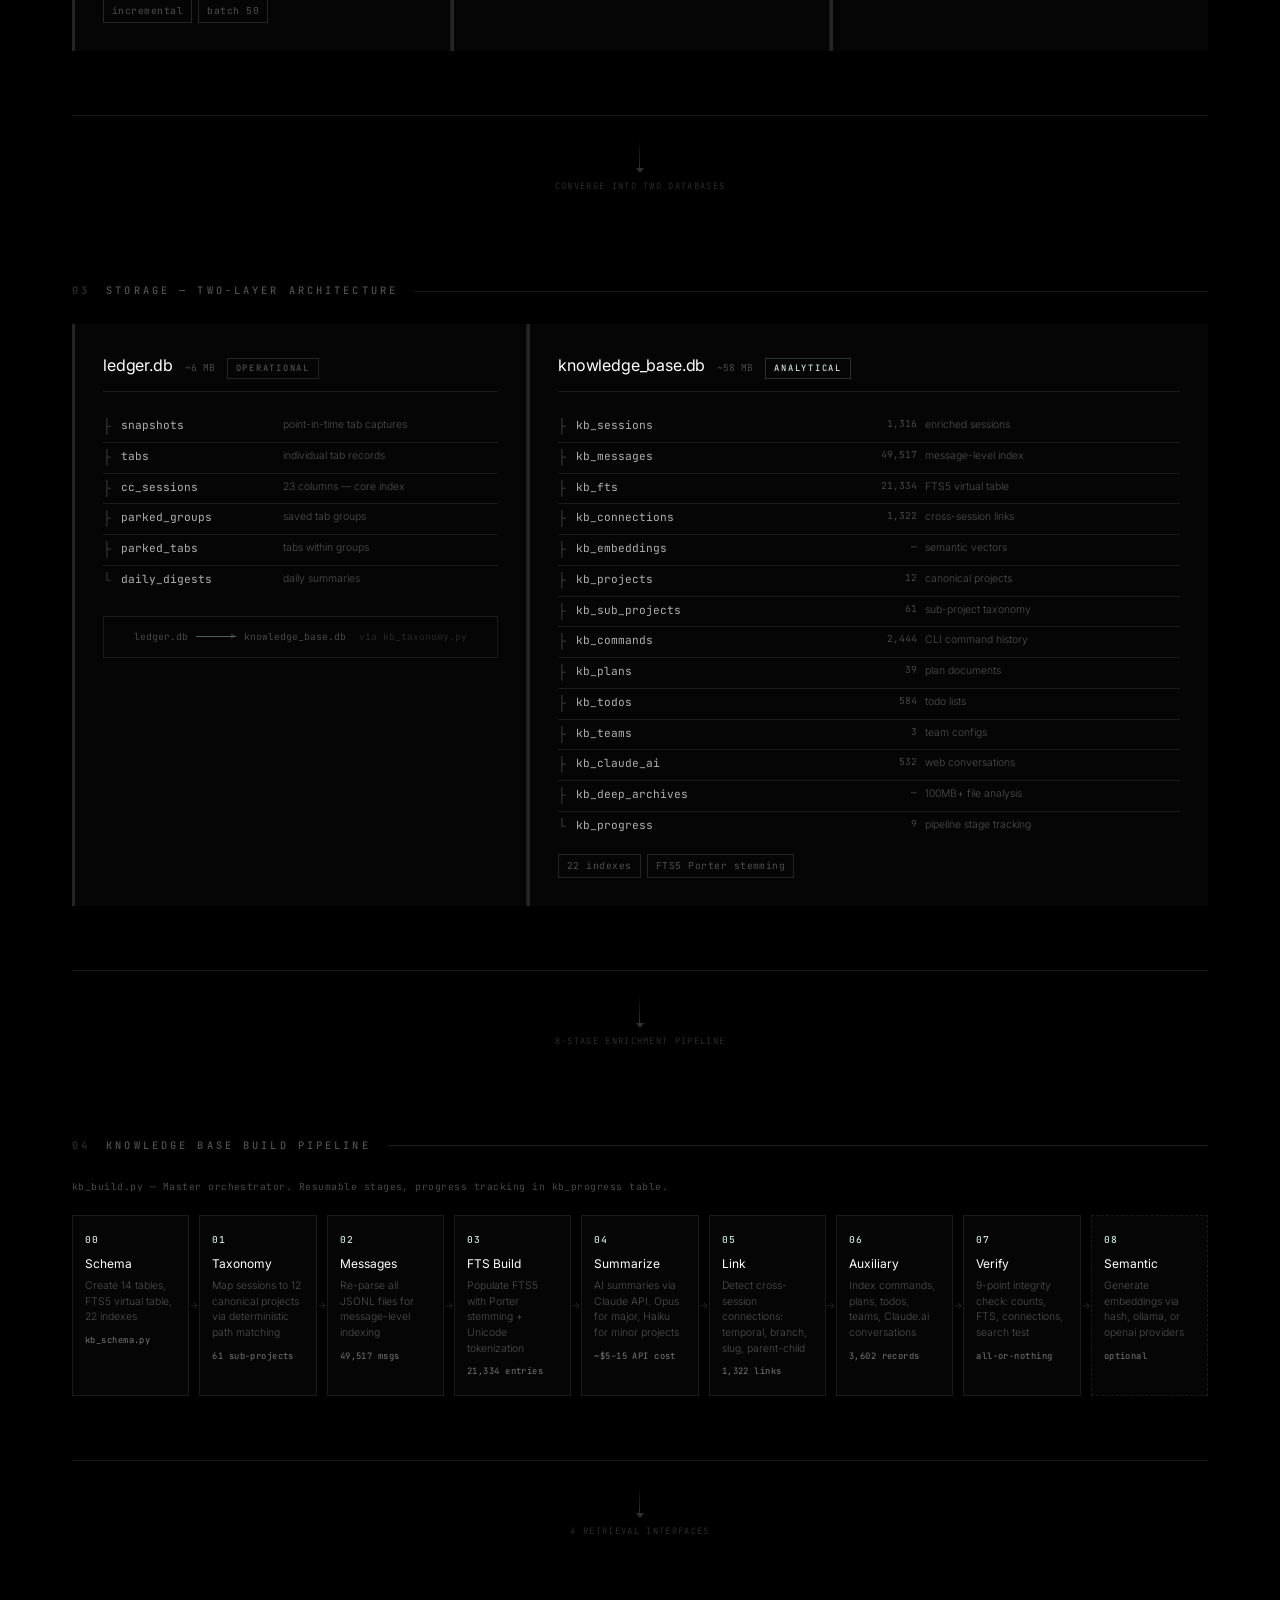
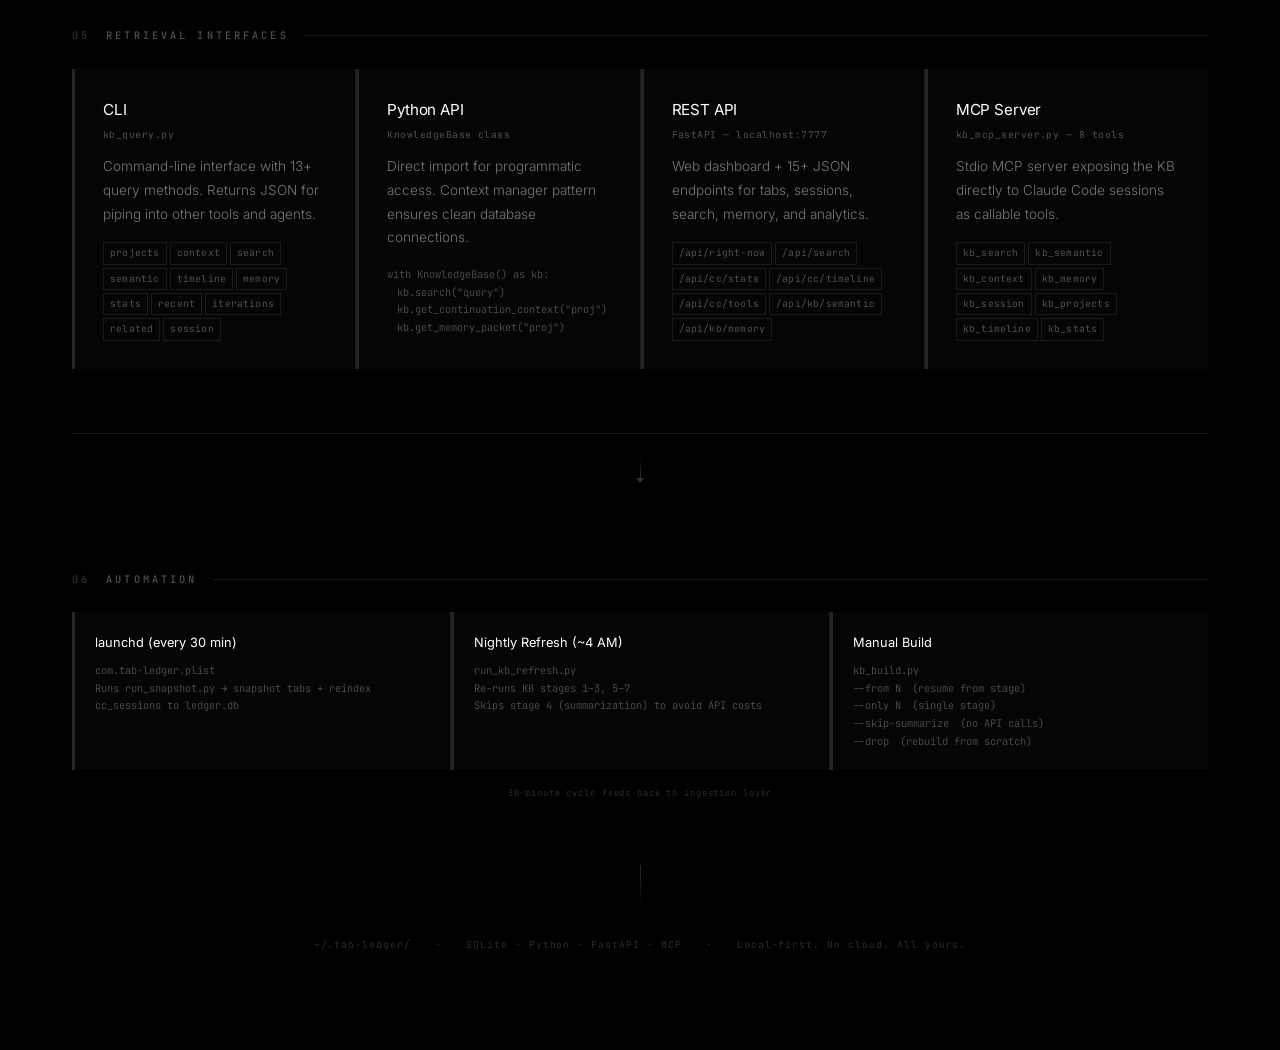
==== commit 2279ddd8: "scrub: remove all personal data for public release Replace personal project names (polyphonic, sanct" ====
--- a/tab-ledger-infographic.html
+++ b/tab-ledger-infographic.html
@@ -9,7 +9,7 @@
 <link href="https://fonts.googleapis.com/css2?family=Cormorant+Garamond:ital,wght@0,300;0,400;1,300;1,400&family=Inter:wght@300;400;500&family=JetBrains+Mono:wght@300;400;500&display=swap" rel="stylesheet">
 <style>
 /* ═══════════════════════════════════════════════════════
-   DESIGN TOKENS — Riley Coyote Design Identity
+   DESIGN TOKENS — Design Identity
    ═══════════════════════════════════════════════════════ */
 :root {
   --bg-void: #000000;
@@ -1189,7 +1189,7 @@
       <div class="auto-item reveal">
         <div class="auto-label">launchd (every 30 min)</div>
         <div class="auto-detail">
-          com.rileycoyote.tab-ledger.plist<br>
+          com.tab-ledger.plist<br>
           Runs run_snapshot.py &rarr; snapshot tabs + reindex cc_sessions to ledger.db
         </div>
       </div>
